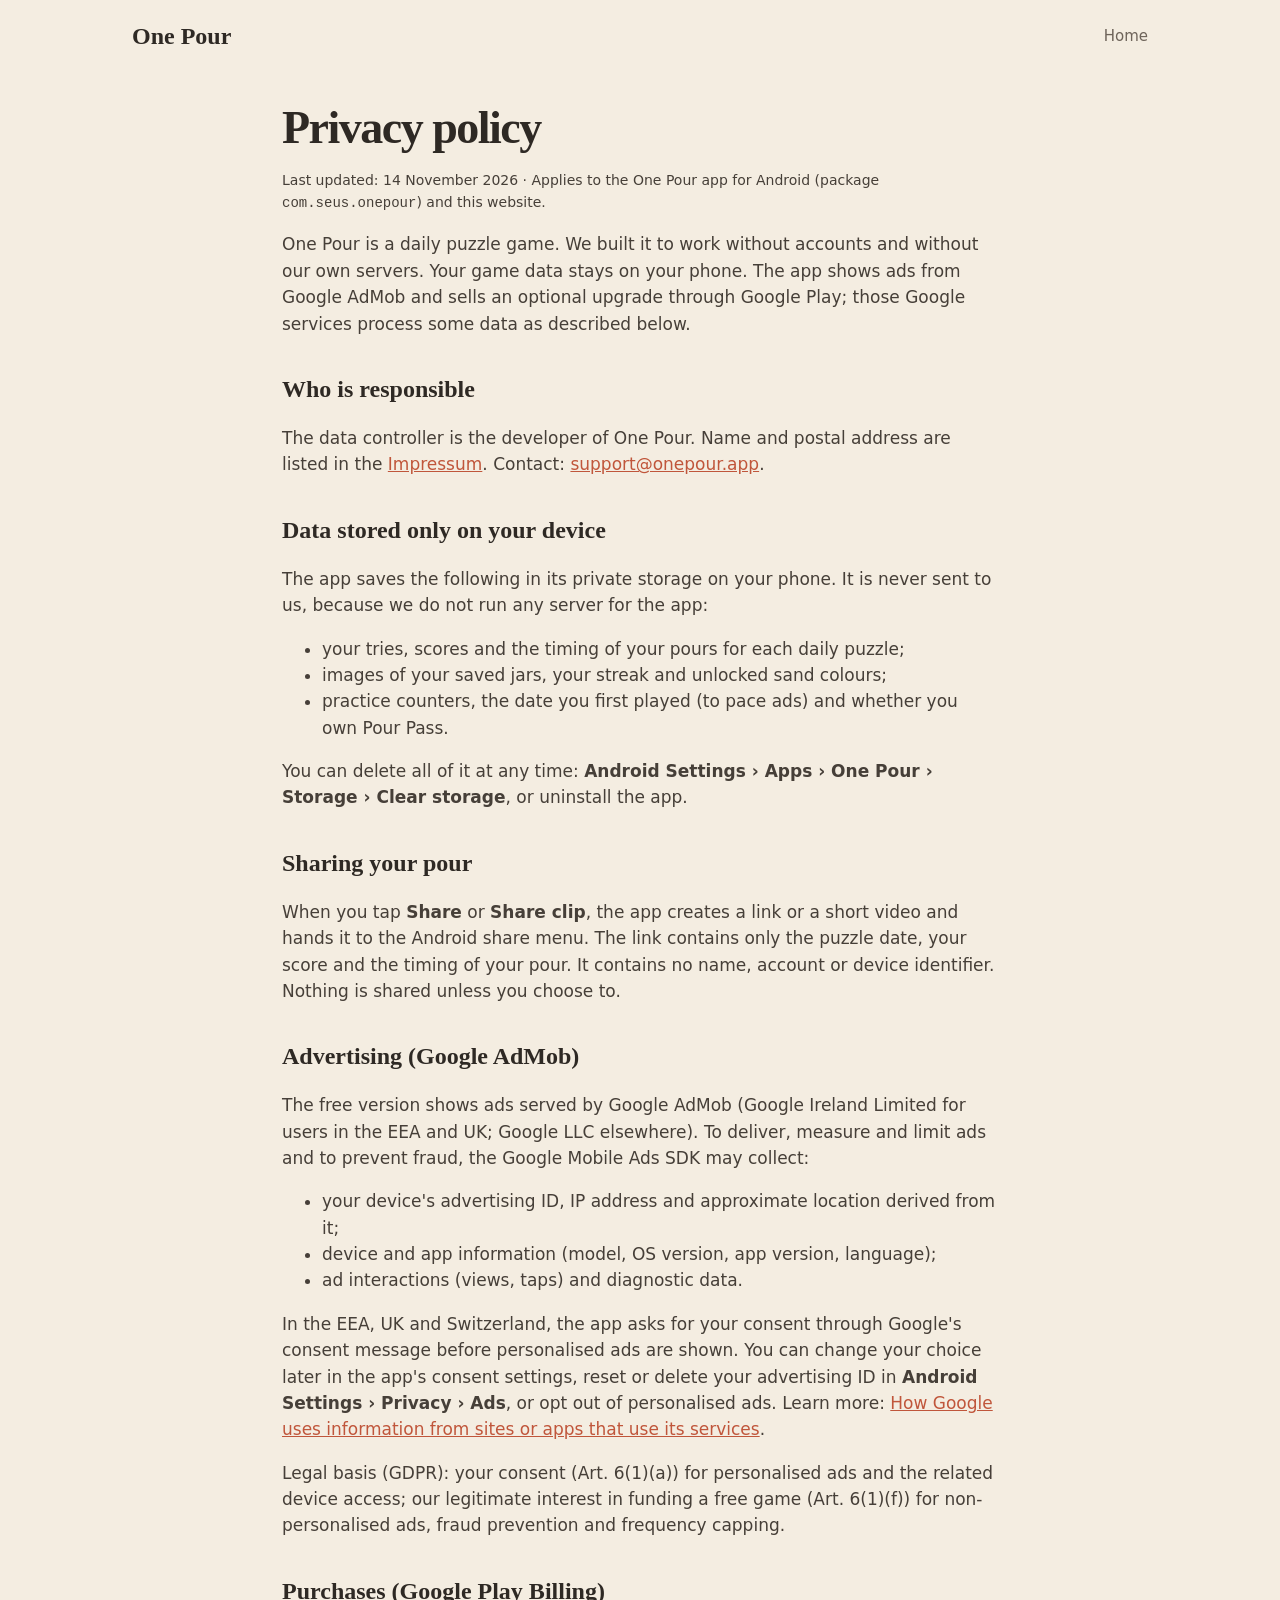
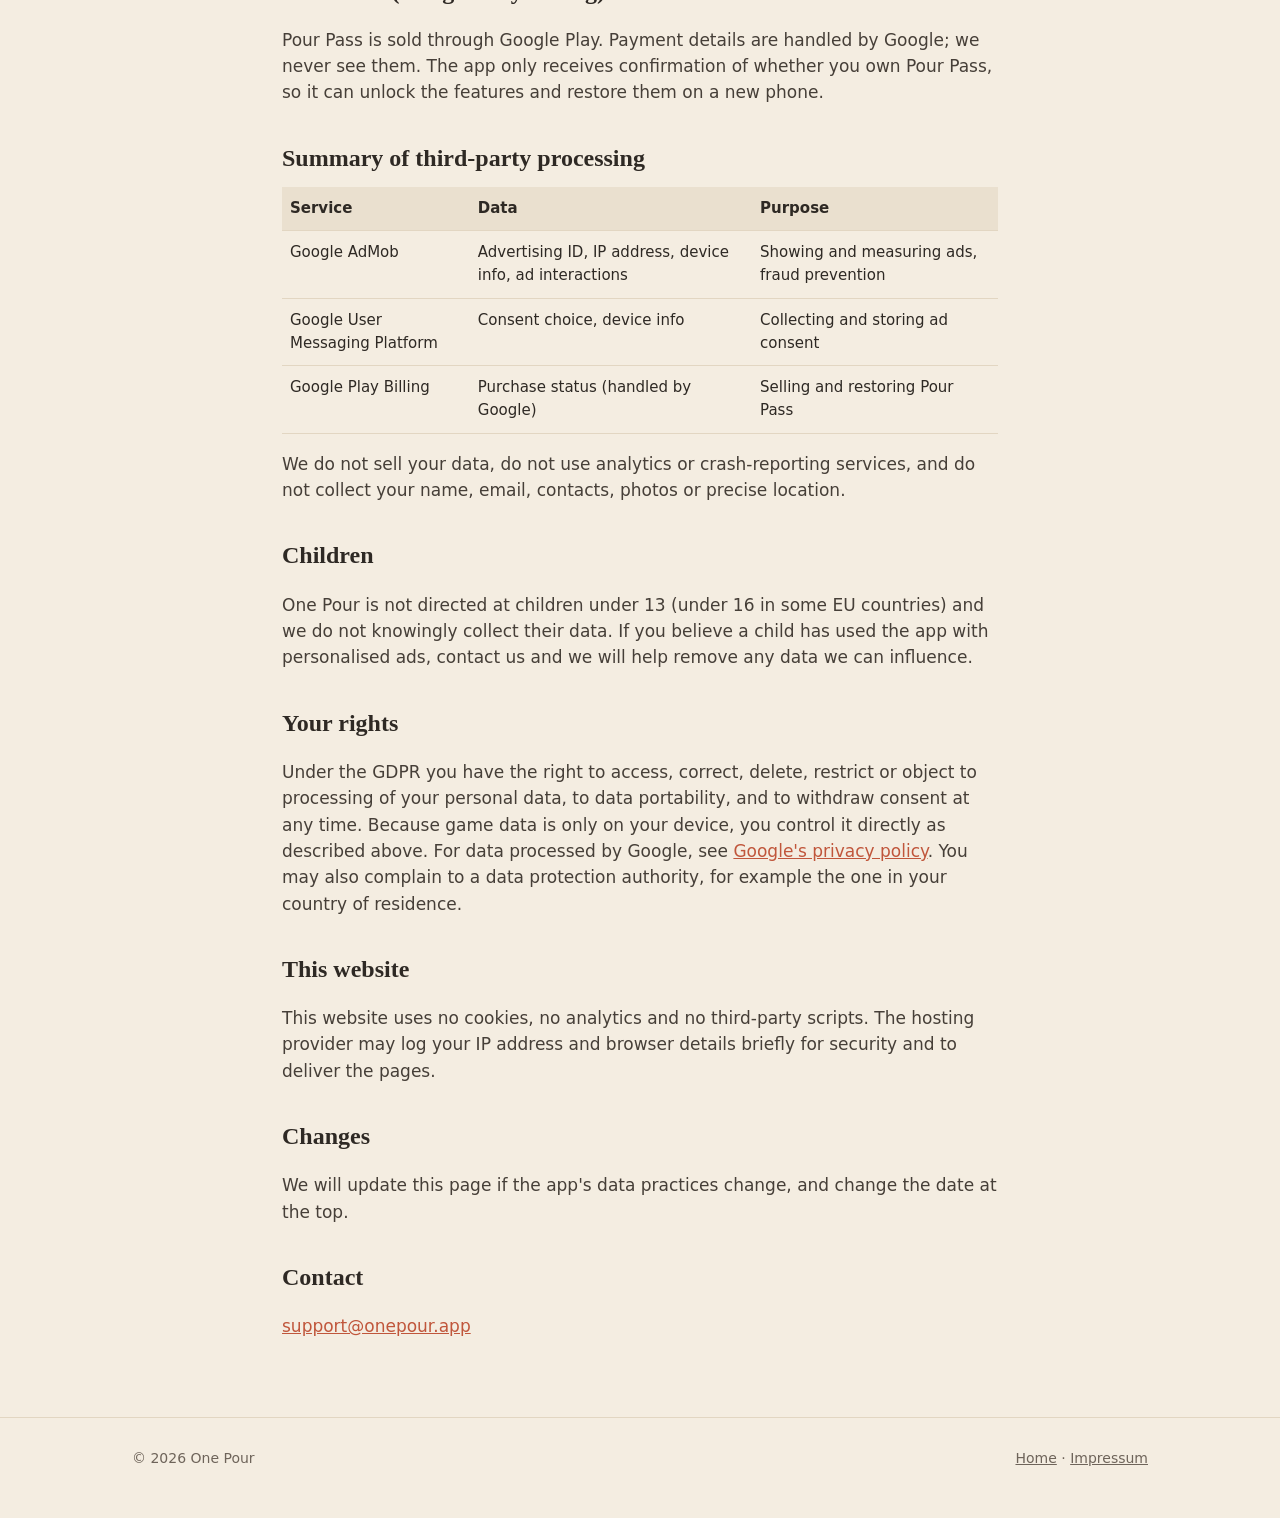
==== privacy.html @ f9b7df1f "Add files via upload" ====
<!DOCTYPE html>
<html lang="en">
<head>
<meta charset="utf-8">
<meta name="viewport" content="width=device-width, initial-scale=1">
<title>Privacy policy — One Pour</title>
<meta name="description" content="How One Pour handles your data.">
<link rel="stylesheet" href="style.css">
</head>
<body>
<header class="wrap nav">
  <a class="brand" href="./">One Pour</a>
  <nav class="nav-links"><a class="keep" href="./">Home</a></nav>
</header>
<main class="wrap legal">
  <h1>Privacy policy</h1>
  <p class="updated">Last updated: 14 November 2026 · Applies to the One Pour app for Android (package <code>com.seus.onepour</code>) and this website.</p>

  <p>One Pour is a daily puzzle game. We built it to work without accounts and without our own servers. Your game data stays on your phone. The app shows ads from Google AdMob and sells an optional upgrade through Google Play; those Google services process some data as described below.</p>

  <h2>Who is responsible</h2>
  <p>The data controller is the developer of One Pour. Name and postal address are listed in the <a href="impressum.html">Impressum</a>. Contact: <a href="mailto:support@onepour.app">support@onepour.app</a>.</p>

  <h2>Data stored only on your device</h2>
  <p>The app saves the following in its private storage on your phone. It is never sent to us, because we do not run any server for the app:</p>
  <ul>
    <li>your tries, scores and the timing of your pours for each daily puzzle;</li>
    <li>images of your saved jars, your streak and unlocked sand colours;</li>
    <li>practice counters, the date you first played (to pace ads) and whether you own Pour Pass.</li>
  </ul>
  <p>You can delete all of it at any time: <b>Android Settings › Apps › One Pour › Storage › Clear storage</b>, or uninstall the app.</p>

  <h2>Sharing your pour</h2>
  <p>When you tap <b>Share</b> or <b>Share clip</b>, the app creates a link or a short video and hands it to the Android share menu. The link contains only the puzzle date, your score and the timing of your pour. It contains no name, account or device identifier. Nothing is shared unless you choose to.</p>

  <h2>Advertising (Google AdMob)</h2>
  <p>The free version shows ads served by Google AdMob (Google Ireland Limited for users in the EEA and UK; Google LLC elsewhere). To deliver, measure and limit ads and to prevent fraud, the Google Mobile Ads SDK may collect:</p>
  <ul>
    <li>your device's advertising ID, IP address and approximate location derived from it;</li>
    <li>device and app information (model, OS version, app version, language);</li>
    <li>ad interactions (views, taps) and diagnostic data.</li>
  </ul>
  <p>In the EEA, UK and Switzerland, the app asks for your consent through Google's consent message before personalised ads are shown. You can change your choice later in the app's consent settings, reset or delete your advertising ID in <b>Android Settings › Privacy › Ads</b>, or opt out of personalised ads. Learn more: <a href="https://policies.google.com/technologies/partner-sites">How Google uses information from sites or apps that use its services</a>.</p>
  <p>Legal basis (GDPR): your consent (Art. 6(1)(a)) for personalised ads and the related device access; our legitimate interest in funding a free game (Art. 6(1)(f)) for non-personalised ads, fraud prevention and frequency capping.</p>

  <h2>Purchases (Google Play Billing)</h2>
  <p>Pour Pass is sold through Google Play. Payment details are handled by Google; we never see them. The app only receives confirmation of whether you own Pour Pass, so it can unlock the features and restore them on a new phone.</p>

  <h2>Summary of third-party processing</h2>
  <table>
    <tr><th>Service</th><th>Data</th><th>Purpose</th></tr>
    <tr><td>Google AdMob</td><td>Advertising ID, IP address, device info, ad interactions</td><td>Showing and measuring ads, fraud prevention</td></tr>
    <tr><td>Google User Messaging Platform</td><td>Consent choice, device info</td><td>Collecting and storing ad consent</td></tr>
    <tr><td>Google Play Billing</td><td>Purchase status (handled by Google)</td><td>Selling and restoring Pour Pass</td></tr>
  </table>
  <p>We do not sell your data, do not use analytics or crash-reporting services, and do not collect your name, email, contacts, photos or precise location.</p>

  <h2>Children</h2>
  <p>One Pour is not directed at children under 13 (under 16 in some EU countries) and we do not knowingly collect their data. If you believe a child has used the app with personalised ads, contact us and we will help remove any data we can influence.</p>

  <h2>Your rights</h2>
  <p>Under the GDPR you have the right to access, correct, delete, restrict or object to processing of your personal data, to data portability, and to withdraw consent at any time. Because game data is only on your device, you control it directly as described above. For data processed by Google, see <a href="https://policies.google.com/privacy">Google's privacy policy</a>. You may also complain to a data protection authority, for example the one in your country of residence.</p>

  <h2>This website</h2>
  <p>This website uses no cookies, no analytics and no third-party scripts. The hosting provider may log your IP address and browser details briefly for security and to deliver the pages.</p>

  <h2>Changes</h2>
  <p>We will update this page if the app's data practices change, and change the date at the top.</p>

  <h2>Contact</h2>
  <p><a href="mailto:support@onepour.app">support@onepour.app</a></p>
</main>
<footer><div class="wrap"><span>© 2026 One Pour</span><span><a href="./">Home</a> · <a href="impressum.html">Impressum</a></span></div></footer>
</body>
</html>
---- style.css ----
:root {
  --paper: #F4EDE1; --paper-2: #EAE0CF; --card: #FBF7F0; --line: #E2D6C2;
  --ink: #2E2924; --ink-2: #6E645A; --accent: #C0563B; --sand: #D9A75E;
  --serif: Georgia, "Times New Roman", serif;
  --sans: system-ui, -apple-system, "Segoe UI", Roboto, sans-serif;
}
* { box-sizing: border-box; }
html { scroll-behavior: smooth; }
body { margin: 0; background: var(--paper); color: var(--ink); font-family: var(--sans); line-height: 1.55; font-size: 17px; }
a { color: var(--accent); }
img { max-width: 100%; display: block; }
.wrap { max-width: 1060px; margin: 0 auto; padding: 0 22px; }

/* nav */
.nav { display: flex; align-items: center; justify-content: space-between; padding-top: 18px; padding-bottom: 18px; }
.brand { font-family: var(--serif); font-weight: 700; font-size: 24px; color: var(--ink); text-decoration: none; display: flex; align-items: center; gap: 10px; }
.nav-links { display: flex; gap: 20px; font-size: 15px; }
.nav-links a { color: var(--ink-2); text-decoration: none; }
.nav-links a:hover { color: var(--ink); }

/* hero */
.hero { display: grid; grid-template-columns: 1.1fr 0.9fr; gap: 48px; align-items: center; padding-top: 40px; padding-bottom: 70px; }
.eyebrow { text-transform: uppercase; letter-spacing: 0.12em; font-size: 12px; font-weight: 700; color: var(--accent); }
h1 { font-family: var(--serif); font-size: clamp(44px, 7vw, 76px); line-height: 1.02; letter-spacing: -1.5px; margin: 12px 0 18px; }
.lead { font-size: 20px; color: var(--ink-2); max-width: 30ch; margin: 0 0 28px; }
.cta { display: inline-flex; align-items: center; gap: 12px; background: var(--ink); color: var(--paper); text-decoration: none;
  padding: 14px 22px; border-radius: 14px; font-weight: 600; }
.cta small { display: block; font-size: 11px; font-weight: 500; opacity: 0.75; letter-spacing: 0.04em; text-transform: uppercase; }
.cta b { display: block; font-size: 18px; line-height: 1.1; }
.cta svg { flex: none; }
.cta:hover { background: #000; }
.cta-note { font-size: 14px; color: var(--ink-2); margin-top: 12px; }

.demo-card { background: var(--card); border: 1px solid var(--line); border-radius: 26px; padding: 18px; box-shadow: 0 30px 60px -30px rgba(46,41,36,0.35); }
.demo-top { display: flex; justify-content: space-between; font-size: 13px; color: var(--ink-2); padding: 0 4px 10px; }
.demo-top b { color: var(--ink); }
#demo { width: 100%; aspect-ratio: 96 / 150; image-rendering: pixelated; border-radius: 14px; background: var(--paper); display: block; }
.demo-score { text-align: center; font-family: var(--serif); font-size: 30px; font-weight: 700; min-height: 44px; padding-top: 8px; font-variant-numeric: tabular-nums; }

/* sections */
section { padding: 64px 0; }
.section-title { font-family: var(--serif); font-size: clamp(30px, 4vw, 42px); letter-spacing: -0.5px; margin: 0 0 10px; }
.section-lead { color: var(--ink-2); max-width: 60ch; margin: 0 0 36px; }
.steps { display: grid; grid-template-columns: repeat(3, 1fr); gap: 20px; counter-reset: s; }
.step { background: var(--card); border: 1px solid var(--line); border-radius: 18px; padding: 22px; }
.step::before { counter-increment: s; content: counter(s); font-family: var(--serif); font-size: 34px; font-weight: 700; color: var(--accent); }
.step h3 { margin: 6px 0 6px; font-size: 19px; }
.step p { margin: 0; color: var(--ink-2); font-size: 15.5px; }

.shots { display: grid; grid-template-columns: repeat(4, 1fr); gap: 18px; }
.shots figure { margin: 0; }
.shots img { border-radius: 18px; border: 1px solid var(--line); box-shadow: 0 16px 30px -22px rgba(46,41,36,0.5); }
.shots figcaption { font-size: 14px; color: var(--ink-2); margin-top: 10px; text-align: center; }

.features { display: grid; grid-template-columns: repeat(2, 1fr); gap: 18px 40px; }
.feature { display: grid; grid-template-columns: 44px 1fr; gap: 14px; align-items: start; }
.feature .ico { width: 44px; height: 44px; border-radius: 12px; background: var(--paper-2); display: grid; place-items: center; }
.feature h3 { margin: 2px 0 4px; font-size: 18px; }
.feature p { margin: 0; color: var(--ink-2); font-size: 15.5px; }

.week { display: grid; grid-template-columns: repeat(7, 1fr); gap: 8px; }
.day { background: var(--card); border: 1px solid var(--line); border-radius: 14px; padding: 14px 8px; text-align: center; }
.day b { display: block; font-size: 14px; }
.day span { font-size: 12px; color: var(--ink-2); }
.bars { display: flex; gap: 3px; justify-content: center; height: 34px; align-items: flex-end; margin: 8px 0; }
.bars i { width: 7px; background: var(--sand); border-radius: 2px 2px 0 0; }

.pass { background: var(--ink); color: var(--paper); border-radius: 26px; padding: 40px; display: grid; grid-template-columns: 1.2fr 1fr; gap: 30px; align-items: center; }
.pass h2 { font-family: var(--serif); font-size: 36px; margin: 0 0 8px; }
.pass p { color: #D8CDBD; margin: 0; }
.prices { display: grid; gap: 10px; }
.price { border: 1px solid #5A5148; border-radius: 14px; padding: 14px 18px; display: flex; justify-content: space-between; }
.price b { font-size: 20px; }

.faq details { border-bottom: 1px solid var(--line); padding: 16px 0; }
.faq summary { font-weight: 600; cursor: pointer; list-style: none; display: flex; justify-content: space-between; }
.faq summary::after { content: "+"; color: var(--accent); font-size: 22px; line-height: 1; }
.faq details[open] summary::after { content: "–"; }
.faq p { color: var(--ink-2); margin: 10px 0 0; }

footer { border-top: 1px solid var(--line); padding: 30px 0 50px; font-size: 14px; color: var(--ink-2); }
footer .wrap { display: flex; justify-content: space-between; gap: 20px; flex-wrap: wrap; }
footer a { color: var(--ink-2); }

/* legal pages */
.legal { max-width: 760px; padding-top: 20px; padding-bottom: 60px; }
.legal h1 { font-size: 46px; }
.legal h2 { font-family: var(--serif); font-size: 24px; margin: 34px 0 8px; }
.legal p, .legal li { color: #463F38; }
.legal table { width: 100%; border-collapse: collapse; font-size: 15px; margin: 10px 0; }
.legal th, .legal td { text-align: left; border-bottom: 1px solid var(--line); padding: 10px 8px; vertical-align: top; }
.legal th { background: var(--paper-2); }
.updated { color: var(--ink-2); font-size: 14px; }

/* ghost page */
.ghost { max-width: 520px; margin: 40px auto; text-align: center; padding: 0 20px; }
.ghost .card { background: var(--card); border: 1px solid var(--line); border-radius: 22px; padding: 28px; }
.ghost h1 { font-size: 40px; }
.ghost .score { font-family: var(--serif); font-size: 64px; font-weight: 700; margin: 6px 0; }
.ghost .btns { display: grid; gap: 10px; margin-top: 18px; }
.btn2 { display: block; border: 1.5px solid var(--ink); border-radius: 12px; padding: 12px; text-decoration: none; color: var(--ink); font-weight: 600; background: transparent; font: inherit; cursor: pointer; }
.btn2.primary { background: var(--ink); color: var(--paper); }
code.codebox { display: block; word-break: break-all; background: #fff; border: 1px solid var(--line); border-radius: 10px; padding: 10px; font-size: 12px; text-align: left; margin-top: 8px; }

@media (max-width: 860px) {
  .hero { grid-template-columns: 1fr; padding-top: 10px; gap: 32px; }
  .demo-card { max-width: 380px; margin: 0 auto; }
  .steps, .features, .pass { grid-template-columns: 1fr; }
  .shots { grid-template-columns: repeat(2, 1fr); }
  .week { grid-template-columns: repeat(4, 1fr); }
  .nav-links a:not(.keep) { display: none; }
}
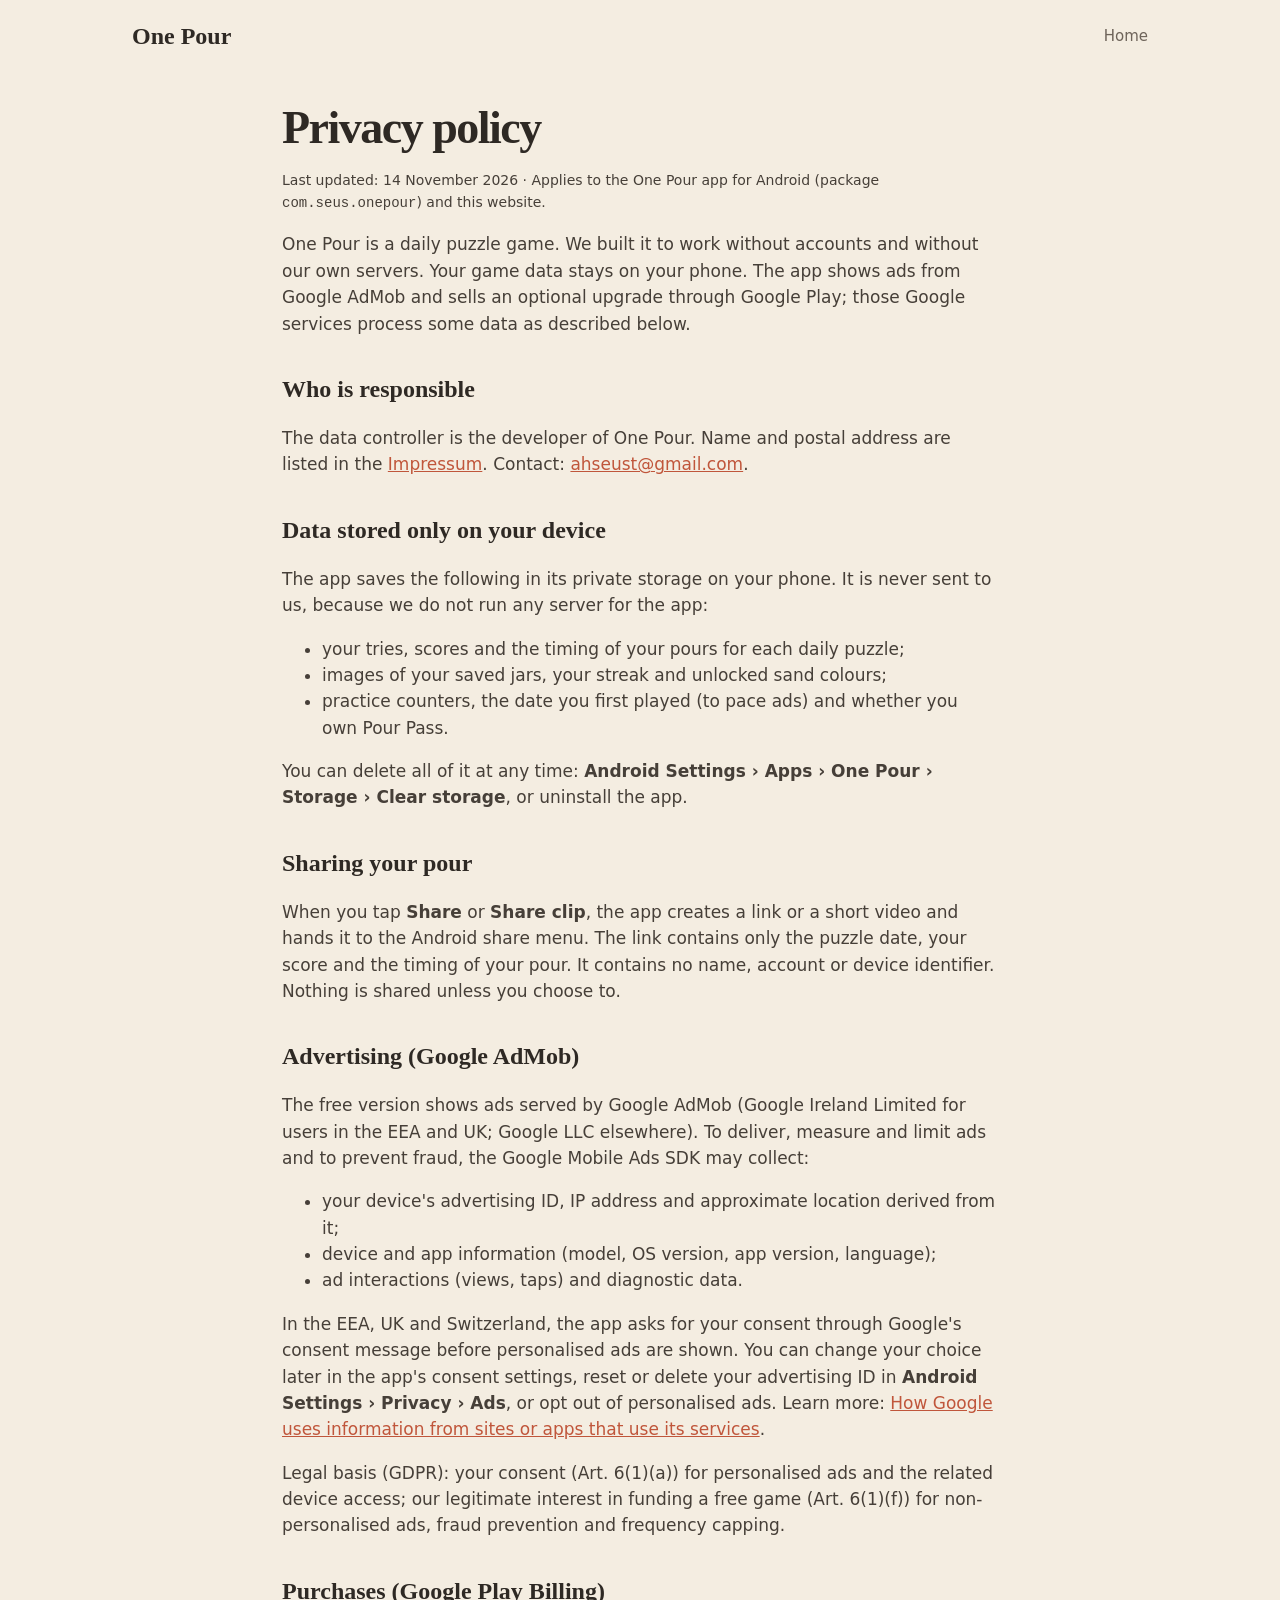
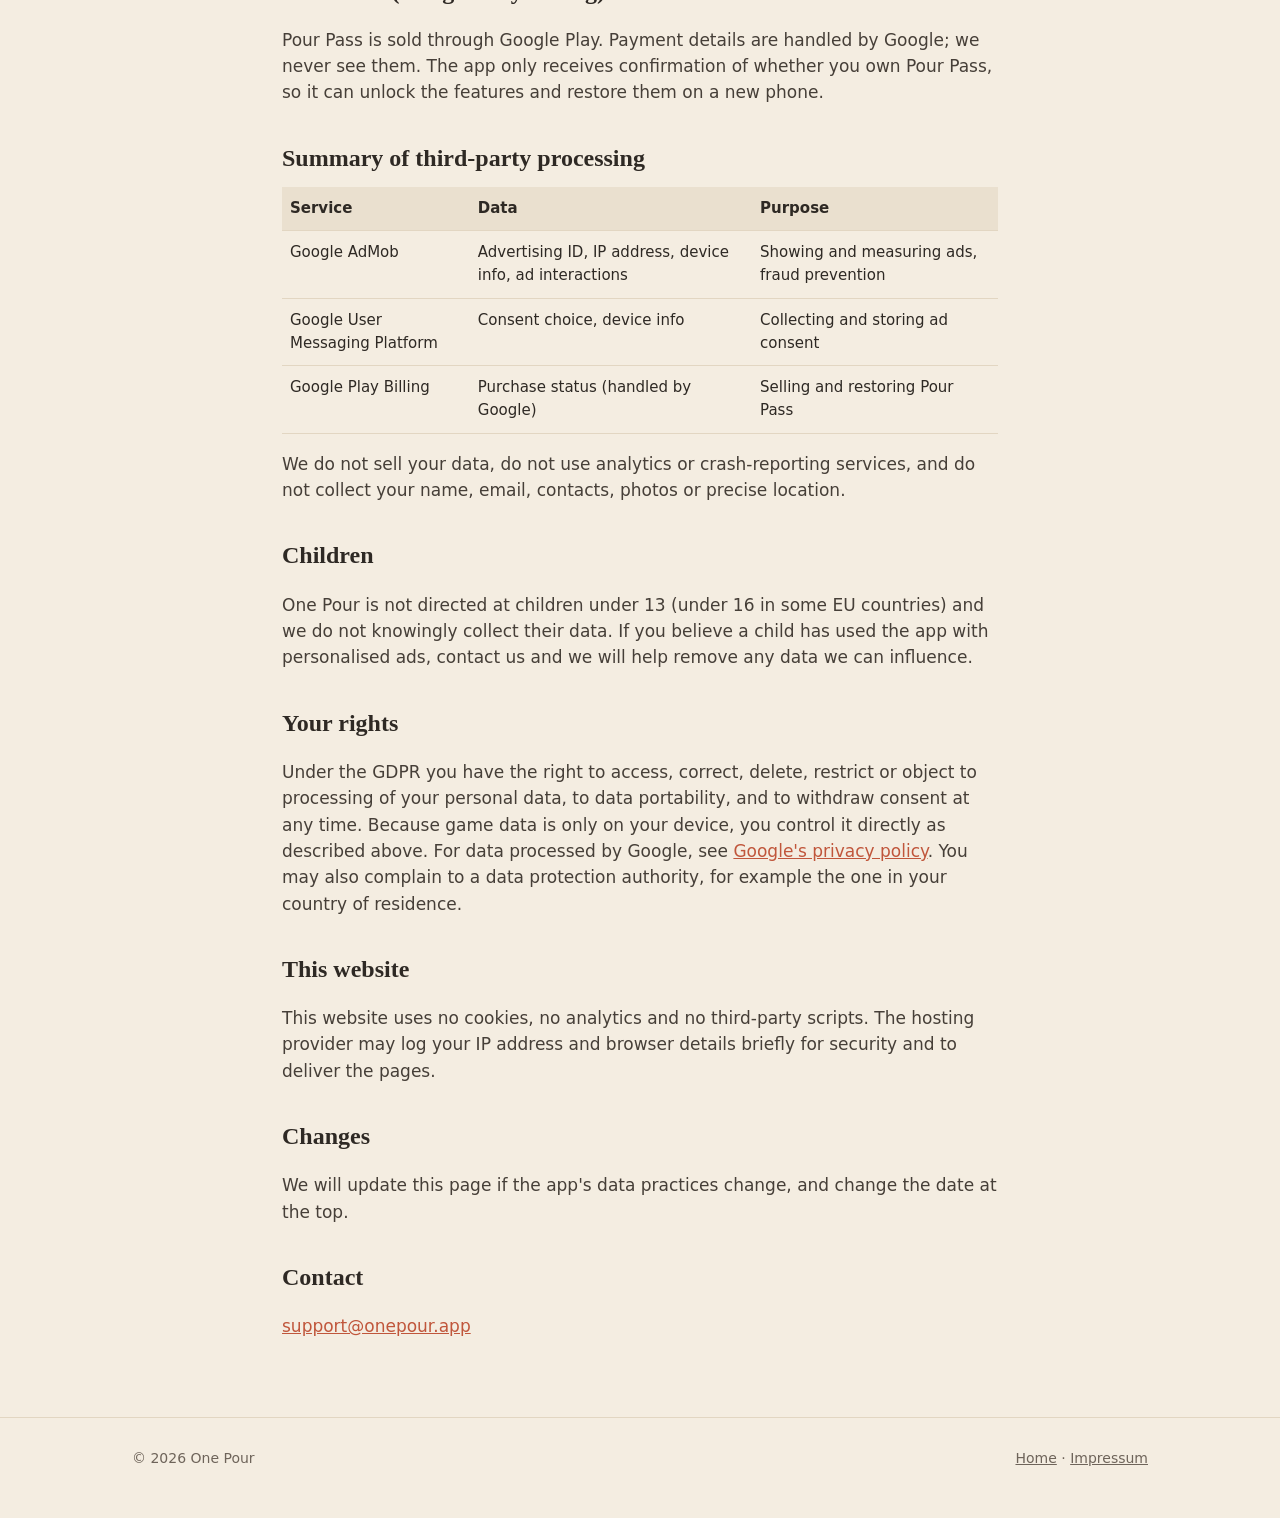
==== commit 47abf82d: "Update privacy.html" ====
--- a/privacy.html
+++ b/privacy.html
@@ -19,7 +19,7 @@
   <p>One Pour is a daily puzzle game. We built it to work without accounts and without our own servers. Your game data stays on your phone. The app shows ads from Google AdMob and sells an optional upgrade through Google Play; those Google services process some data as described below.</p>
 
   <h2>Who is responsible</h2>
-  <p>The data controller is the developer of One Pour. Name and postal address are listed in the <a href="impressum.html">Impressum</a>. Contact: <a href="mailto:support@onepour.app">support@onepour.app</a>.</p>
+  <p>The data controller is the developer of One Pour. Name and postal address are listed in the <a href="impressum.html">Impressum</a>. Contact: <a href="mailto:ahseust@gmail.com">ahseust@gmail.com</a>.</p>
 
   <h2>Data stored only on your device</h2>
   <p>The app saves the following in its private storage on your phone. It is never sent to us, because we do not run any server for the app:</p>
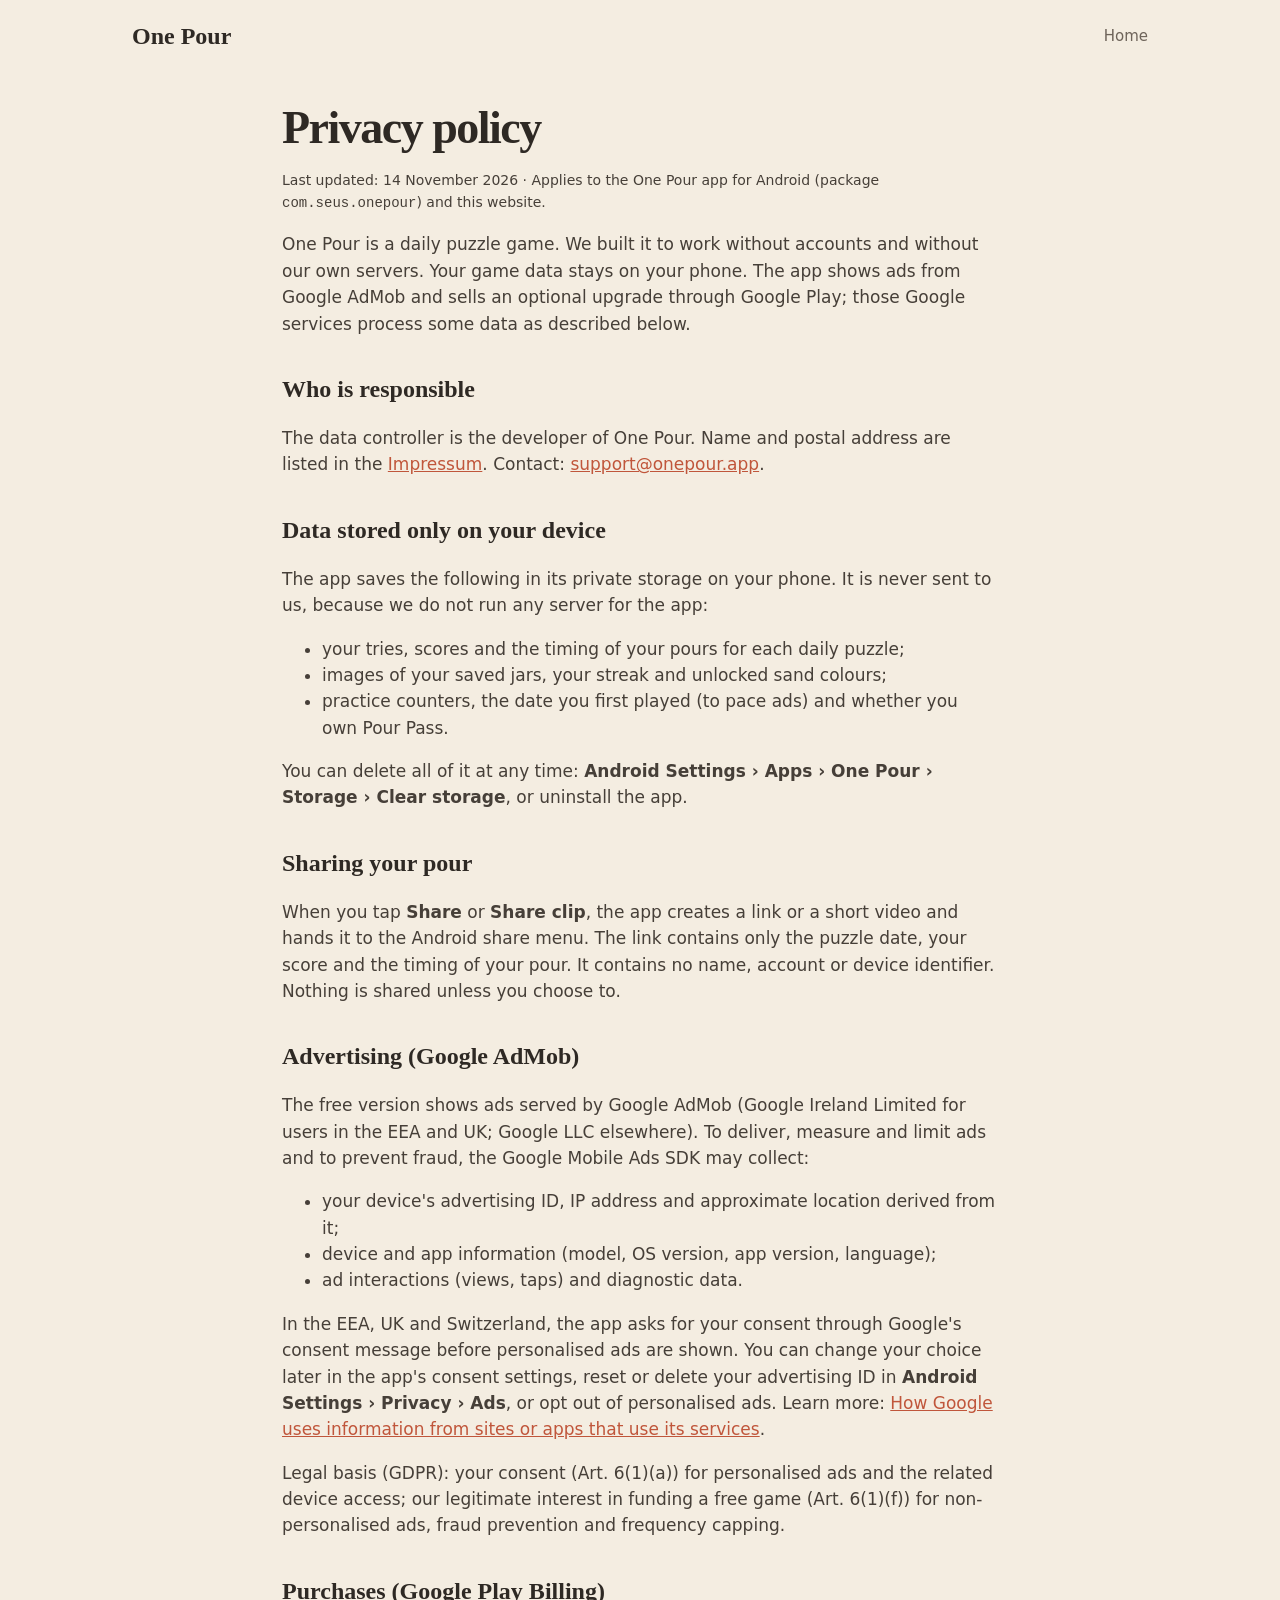
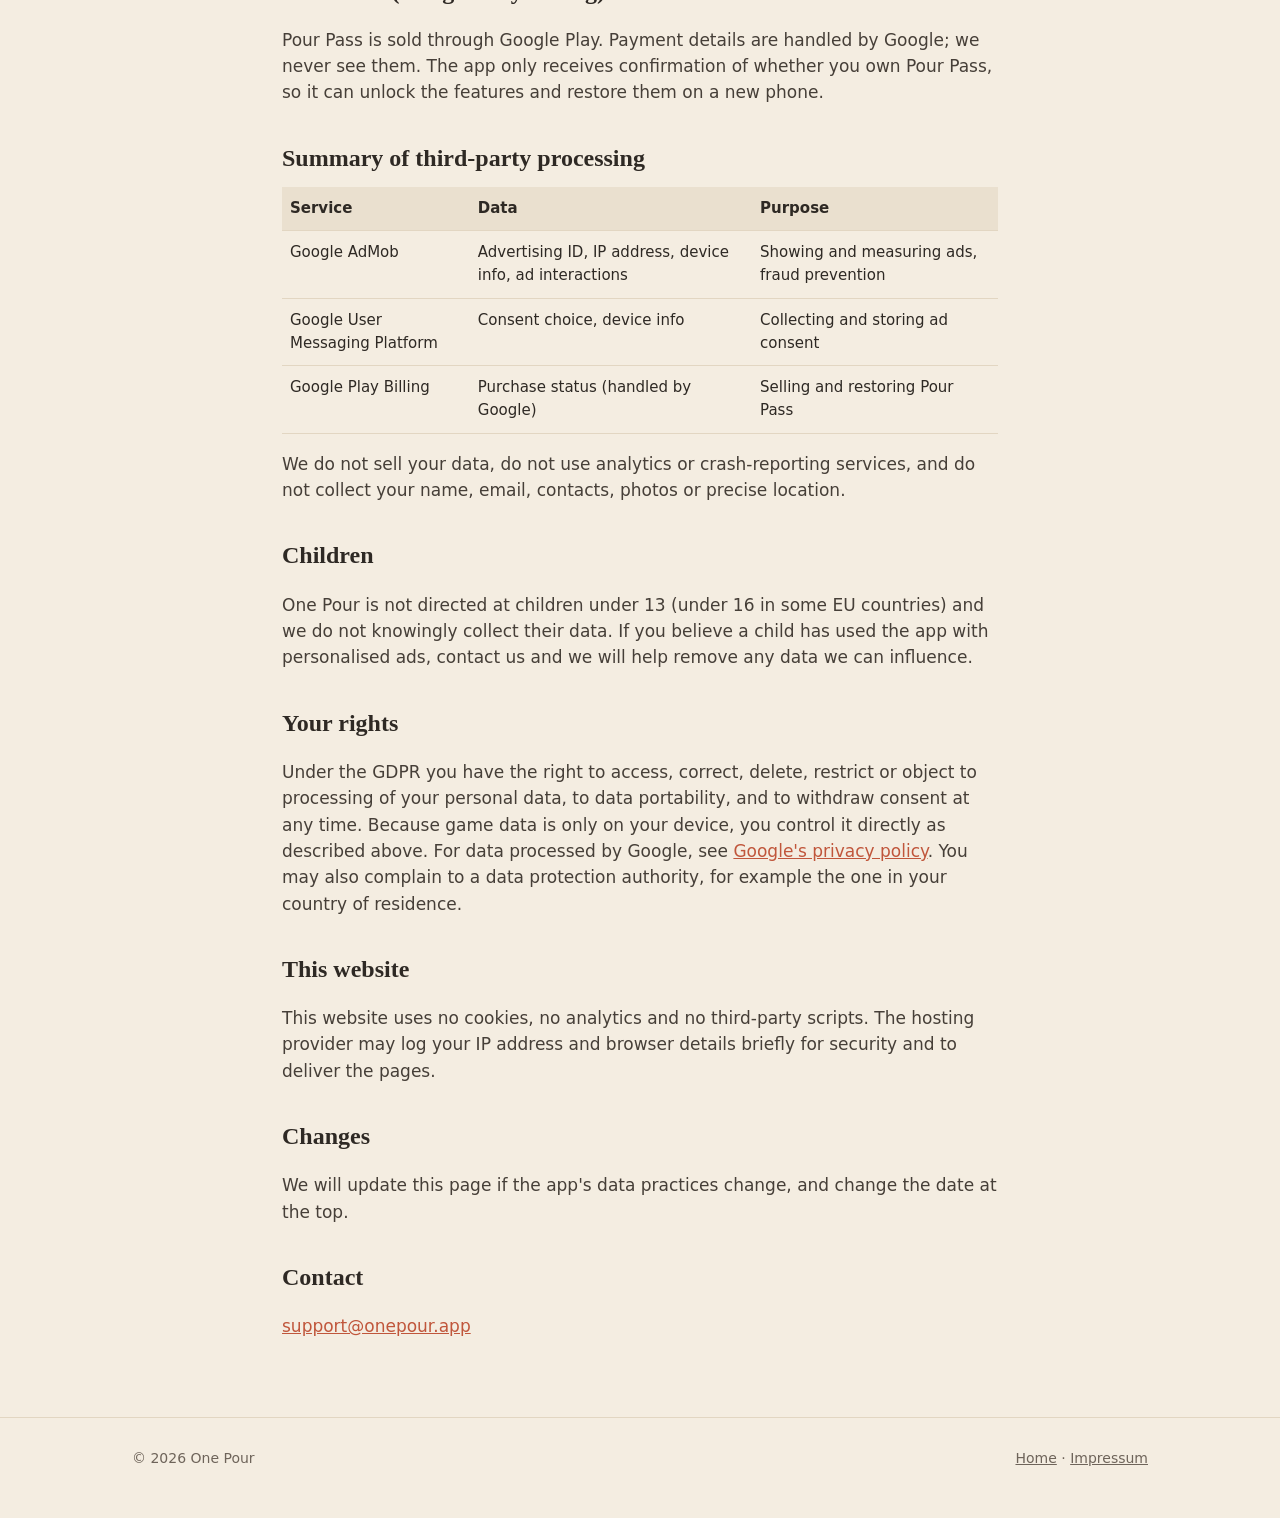
==== commit d3c9d733: "Add files via upload" ====
--- a/privacy.html
+++ b/privacy.html
@@ -19,7 +19,7 @@
   <p>One Pour is a daily puzzle game. We built it to work without accounts and without our own servers. Your game data stays on your phone. The app shows ads from Google AdMob and sells an optional upgrade through Google Play; those Google services process some data as described below.</p>
 
   <h2>Who is responsible</h2>
-  <p>The data controller is the developer of One Pour. Name and postal address are listed in the <a href="impressum.html">Impressum</a>. Contact: <a href="mailto:ahseust@gmail.com">ahseust@gmail.com</a>.</p>
+  <p>The data controller is the developer of One Pour. Name and postal address are listed in the <a href="impressum.html">Impressum</a>. Contact: <a href="mailto:support@onepour.app">support@onepour.app</a>.</p>
 
   <h2>Data stored only on your device</h2>
   <p>The app saves the following in its private storage on your phone. It is never sent to us, because we do not run any server for the app:</p>
